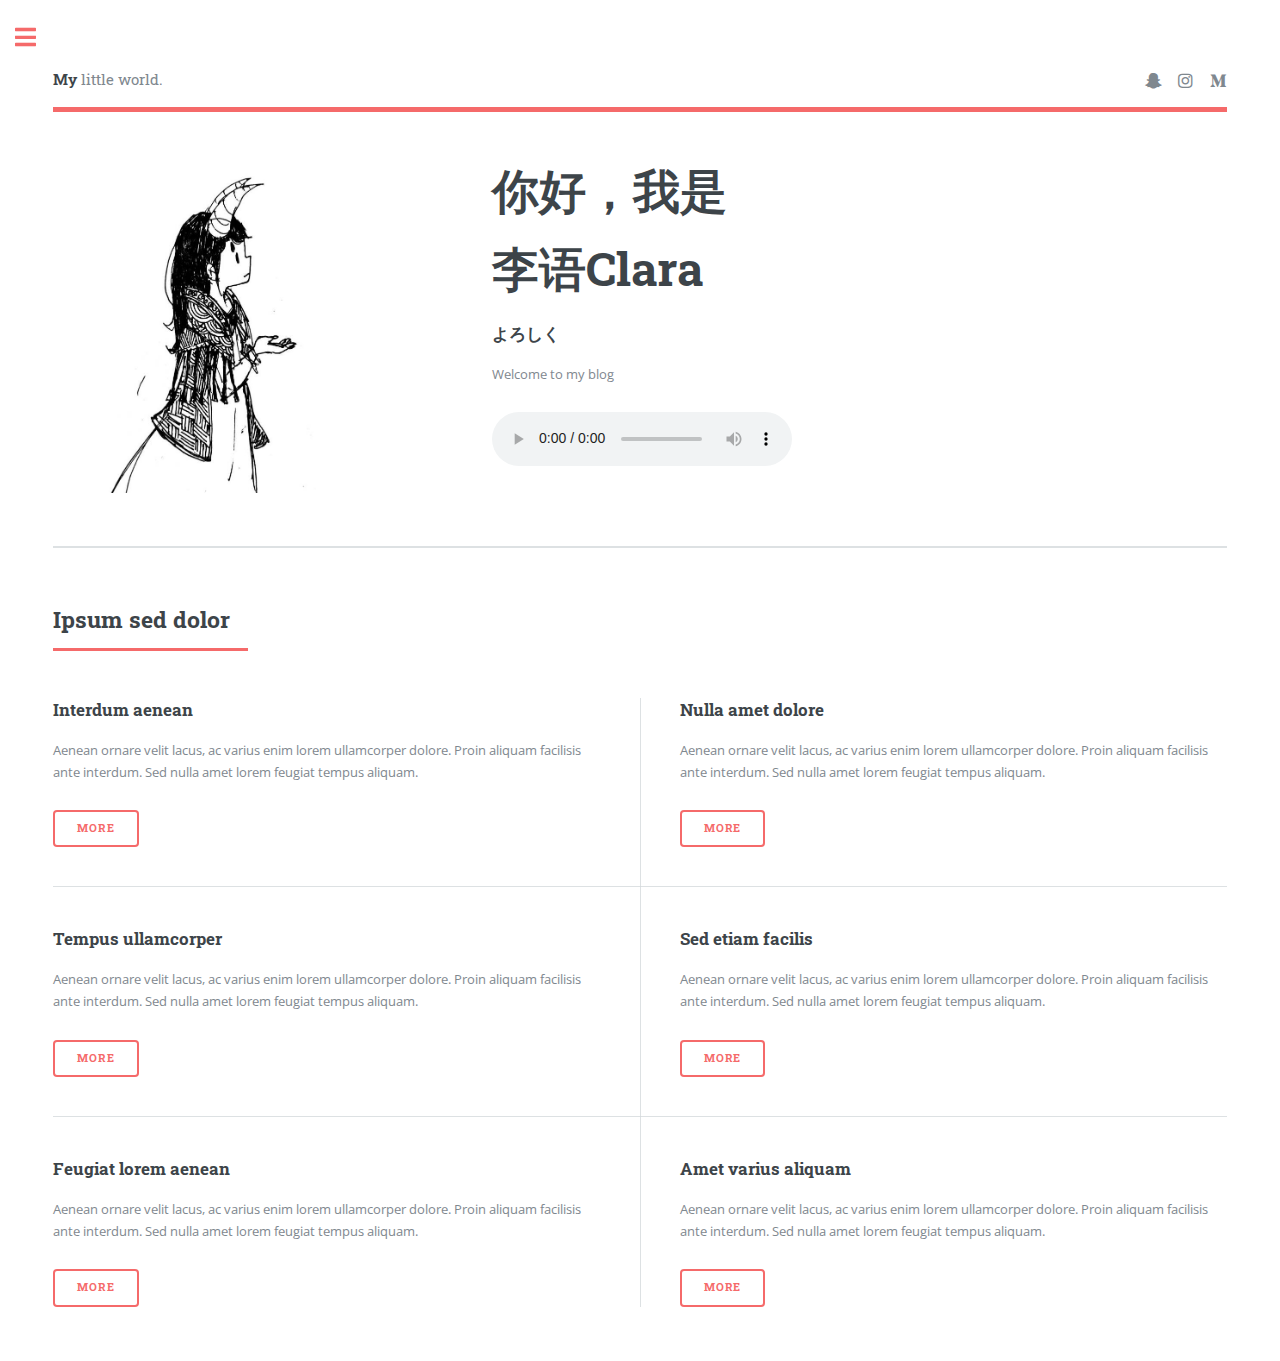
==== index.html @ 3863628d "Update index.html" ====
<!DOCTYPE HTML>
<!--
	Editorial by HTML5 UP
	html5up.net | @ajlkn
	Free for personal and commercial use under the CCA 3.0 license (html5up.net/license)
-->
<html>
	<head>
		<title>Leeerchan</title>
		<meta charset="utf-8" />
		<meta name="viewport" content="width=device-width, initial-scale=1, user-scalable=no" />
		<link rel="stylesheet" href="assets/css/main.css" />
		<link rel="shortcut icon" href="https://leeerchan.github.io/favicon.ico">
	</head>
	<body class="is-preload">

		<!-- Wrapper -->
			<div id="wrapper">

				<!-- Main -->
					<div id="main">
						<div class="inner">

							<!-- Header -->
								<header id="header">
									<a href="index.html" class="logo"><strong>My</strong> little world.</a>
									<ul class="icons">
										<li><a href="#" class="icon brands fa-snapchat-ghost"><span class="label">Snapchat</span></a></li>
										<li><a href="#" class="icon brands fa-instagram"><span class="label">Instagram</span></a></li>
										<li><a href="#" class="icon brands fa-medium-m"><span class="label">Medium</span></a></li>
									</ul>
								</header>

							<!-- Banner -->
								<section id="banner">
									<div class="row">
										<div class="col-6 col-12-small">										
											<span class="image fit"><img src="images/avatar.jpg" alt="" /></span>
										</div>
										<div class="col-6 col-12-small">
											<header>
												<h1>你好，我是</h1>
												<h1>李语Clara</h1>
												<h3>よろしく</h3>
											</header>
											<p>Welcome to my blog</p>
											<audio controls="controls">
  											<source src="assets/music1.mp3" type="audio/mpeg">
											Your browser does not support the audio element.
											</audio>
										</div>
									</div>
								</section>
							<!-- Section -->
								<section>
									<header class="major">
										<h2>Ipsum sed dolor</h2>
									</header>
									<div class="posts">
										<article>
											<h3>Interdum aenean</h3>
											<p>Aenean ornare velit lacus, ac varius enim lorem ullamcorper dolore. Proin aliquam facilisis ante interdum. Sed nulla amet lorem feugiat tempus aliquam.</p>
											<ul class="actions">
												<li><a href="#" class="button">More</a></li>
											</ul>
										</article>
										<article>
											<h3>Nulla amet dolore</h3>
											<p>Aenean ornare velit lacus, ac varius enim lorem ullamcorper dolore. Proin aliquam facilisis ante interdum. Sed nulla amet lorem feugiat tempus aliquam.</p>
											<ul class="actions">
												<li><a href="#" class="button">More</a></li>
											</ul>
										</article>
										<article>
											<h3>Tempus ullamcorper</h3>
											<p>Aenean ornare velit lacus, ac varius enim lorem ullamcorper dolore. Proin aliquam facilisis ante interdum. Sed nulla amet lorem feugiat tempus aliquam.</p>
											<ul class="actions">
												<li><a href="#" class="button">More</a></li>
											</ul>
										</article>
										<article>
											<h3>Sed etiam facilis</h3>
											<p>Aenean ornare velit lacus, ac varius enim lorem ullamcorper dolore. Proin aliquam facilisis ante interdum. Sed nulla amet lorem feugiat tempus aliquam.</p>
											<ul class="actions">
												<li><a href="#" class="button">More</a></li>
											</ul>
										</article>
										<article>
											<h3>Feugiat lorem aenean</h3>
											<p>Aenean ornare velit lacus, ac varius enim lorem ullamcorper dolore. Proin aliquam facilisis ante interdum. Sed nulla amet lorem feugiat tempus aliquam.</p>
											<ul class="actions">
												<li><a href="#" class="button">More</a></li>
											</ul>
										</article>
										<article>
											<h3>Amet varius aliquam</h3>
											<p>Aenean ornare velit lacus, ac varius enim lorem ullamcorper dolore. Proin aliquam facilisis ante interdum. Sed nulla amet lorem feugiat tempus aliquam.</p>
											<ul class="actions">
												<li><a href="#" class="button">More</a></li>
											</ul>
										</article>
									</div>
								</section>

						</div>
					</div>

				<!-- Sidebar -->
					<div id="sidebar">
						<div class="inner">

							<!-- Search -->
								<section id="search" class="alt">
									<form method="post" action="#">
										<input type="text" name="query" id="query" placeholder="Search" />
									</form>
								</section>

							<!-- Menu -->
								<nav id="menu">
									<header class="major">
										<h2>菜单</h2>
									</header>
									<ul>
										<li><a href="index.html">主页</a></li>
										<li><a href="test.html">Unity</a></li>
										<li><a href="#">美术</a></li>
										<li>
											<span class="opener">随记</span>
											<ul>
												<li><a href="note1.html">大一</a></li>
												<li><a href="#">大二</a></li>
												<li><a href="#">大三</a></li>
												<li><a href="#">大四</a></li>
											</ul>
										</li>
										<li><a href="#">影评/剧评</a></li>
										<li><a href="#">读书笔记</a></li>
										<li><a href="#">杂摘</a></li>
										<li><a href="elements.html">网页参考</a></li>
									</ul>
								</nav>

							<!-- Footer -->
								<footer id="footer">
									<p class="copyright">&copy; Untitled. All rights reserved. Demo Images: <a href="https://unsplash.com">Unsplash</a>. Design: <a href="https://html5up.net">HTML5 UP</a>.</p>
								</footer>

						</div>
					</div>

			</div>

		<!-- Scripts -->
			<script src="assets/js/jquery.min.js"></script>
			<script src="assets/js/browser.min.js"></script>
			<script src="assets/js/breakpoints.min.js"></script>
			<script src="assets/js/util.js"></script>
			<script src="assets/js/main.js"></script>

	</body>
</html>
---- assets/css/main.css ----
@import url(fontawesome-all.min.css);
@import url("https://fonts.googleapis.com/css?family=Open+Sans:400,600,400italic,600italic|Roboto+Slab:400,700");
/*
	Editorial by HTML5 UP
	html5up.net | @ajlkn
	Free for personal and commercial use under the CCA 3.0 license (html5up.net/license)
*/
html, body, div, span, applet, object,
iframe, h1, h2, h3, h4, h5, h6, p, blockquote,
pre, a, abbr, acronym, address, big, cite,
code, del, dfn, em, img, ins, kbd, q, s, samp,
small, strike, strong, sub, sup, tt, var, b,
u, i, center, dl, dt, dd, ol, ul, li, fieldset,
form, label, legend, table, caption, tbody,
tfoot, thead, tr, th, td, article, aside,
canvas, details, embed, figure, figcaption,
footer, header, hgroup, menu, nav, output, ruby,
section, summary, time, mark, audio, video {
  margin: 0;
  padding: 0;
  border: 0;
  font-size: 100%;
  font: inherit;
  vertical-align: baseline; }

article, aside, details, figcaption, figure,
footer, header, hgroup, menu, nav, section {
  display: block; }

body {
  line-height: 1; }

ol, ul {
  list-style: none; }

blockquote, q {
  quotes: none; }
  blockquote:before, blockquote:after, q:before, q:after {
    content: '';
    content: none; }

table {
  border-collapse: collapse;
  border-spacing: 0; }

body {
  -webkit-text-size-adjust: none; }

mark {
  background-color: transparent;
  color: inherit; }

input::-moz-focus-inner {
  border: 0;
  padding: 0; }

input, select, textarea {
  -moz-appearance: none;
  -webkit-appearance: none;
  -ms-appearance: none;
  appearance: none; }

/* Basic */
@-ms-viewport {
  width: device-width; }

body {
  -ms-overflow-style: scrollbar; }

@media screen and (max-width: 480px) {
  html, body {
    min-width: 320px; } }

html {
  box-sizing: border-box; }

*, *:before, *:after {
  box-sizing: inherit; }

body {
  background: #ffffff; }
  body.is-preload *, body.is-preload *:before, body.is-preload *:after, body.is-resizing *, body.is-resizing *:before, body.is-resizing *:after {
    -moz-animation: none !important;
    -webkit-animation: none !important;
    -ms-animation: none !important;
    animation: none !important;
    -moz-transition: none !important;
    -webkit-transition: none !important;
    -ms-transition: none !important;
    transition: none !important; }

/* Type */
body, input, select, textarea {
  color: #7f888f;
  font-family: "Open Sans", sans-serif;
  font-size: 13pt;
  font-weight: 400;
  line-height: 1.65; }
  @media screen and (max-width: 1680px) {
    body, input, select, textarea {
      font-size: 11pt; } }
  @media screen and (max-width: 1280px) {
    body, input, select, textarea {
      font-size: 10pt; } }
  @media screen and (max-width: 360px) {
    body, input, select, textarea {
      font-size: 9pt; } }

a {
  -moz-transition: color 0.2s ease-in-out, border-bottom-color 0.2s ease-in-out;
  -webkit-transition: color 0.2s ease-in-out, border-bottom-color 0.2s ease-in-out;
  -ms-transition: color 0.2s ease-in-out, border-bottom-color 0.2s ease-in-out;
  transition: color 0.2s ease-in-out, border-bottom-color 0.2s ease-in-out;
  border-bottom: dotted 1px;
  color: #f56a6a;
  text-decoration: none; }
  a:hover {
    border-bottom-color: #f56a6a;
    color: #f56a6a !important; }
    a:hover strong {
      color: inherit; }

strong, b {
  color: #3d4449;
  font-weight: 600; }

em, i {
  font-style: italic; }

p {
  margin: 0 0 2em 0; }

h1, h2, h3, h4, h5, h6 {
  color: #3d4449;
  font-family: "Roboto Slab", serif;
  font-weight: 700;
  line-height: 1.5;
  margin: 0 0 1em 0; }
  h1 a, h2 a, h3 a, h4 a, h5 a, h6 a {
    color: inherit;
    text-decoration: none;
    border-bottom: 0; }

h1 {
  font-size: 4em;
  margin: 0 0 0.5em 0;
  line-height: 1.3; }

h2 {
  font-size: 1.75em; }

h3 {
  font-size: 1.25em; }

h4 {
  font-size: 1.1em; }

h5 {
  font-size: 0.9em; }

h6 {
  font-size: 0.7em; }

@media screen and (max-width: 1680px) {
  h1 {
    font-size: 3.5em; } }

@media screen and (max-width: 980px) {
  h1 {
    font-size: 3.25em; } }

@media screen and (max-width: 736px) {
  h1 {
    font-size: 2em;
    line-height: 1.4; }
  h2 {
    font-size: 1.5em; } }

sub {
  font-size: 0.8em;
  position: relative;
  top: 0.5em; }

sup {
  font-size: 0.8em;
  position: relative;
  top: -0.5em; }

blockquote {
  border-left: solid 3px rgba(210, 215, 217, 0.75);
  font-style: italic;
  margin: 0 0 2em 0;
  padding: 0.5em 0 0.5em 2em; }

code {
  background: rgba(230, 235, 237, 0.25);
  border-radius: 0.375em;
  border: solid 1px rgba(210, 215, 217, 0.75);
  font-family: "Courier New", monospace;
  font-size: 0.9em;
  margin: 0 0.25em;
  padding: 0.25em 0.65em; }

pre {
  -webkit-overflow-scrolling: touch;
  font-family: "Courier New", monospace;
  font-size: 0.9em;
  margin: 0 0 2em 0; }
  pre code {
    display: block;
    line-height: 1.75;
    padding: 1em 1.5em;
    overflow-x: auto; }

hr {
  border: 0;
  border-bottom: solid 1px rgba(210, 215, 217, 0.75);
  margin: 2em 0; }
  hr.major {
    margin: 3em 0; }

.align-left {
  text-align: left; }

.align-center {
  text-align: center; }

.align-right {
  text-align: right; }

/* Row */
.row {
  display: flex;
  flex-wrap: wrap;
  box-sizing: border-box;
  align-items: stretch; }
  .row > * {
    box-sizing: border-box; }
  .row.gtr-uniform > * > :last-child {
    margin-bottom: 0; }
  .row.aln-left {
    justify-content: flex-start; }
  .row.aln-center {
    justify-content: center; }
  .row.aln-right {
    justify-content: flex-end; }
  .row.aln-top {
    align-items: flex-start; }
  .row.aln-middle {
    align-items: center; }
  .row.aln-bottom {
    align-items: flex-end; }
  .row > .imp {
    order: -1; }
  .row > .col-1 {
    width: 8.33333%; }
  .row > .off-1 {
    margin-left: 8.33333%; }
  .row > .col-2 {
    width: 16.66667%; }
  .row > .off-2 {
    margin-left: 16.66667%; }
  .row > .col-3 {
    width: 25%; }
  .row > .off-3 {
    margin-left: 25%; }
  .row > .col-4 {
    width: 33.33333%; }
  .row > .off-4 {
    margin-left: 33.33333%; }
  .row > .col-5 {
    width: 41.66667%; }
  .row > .off-5 {
    margin-left: 41.66667%; }
  .row > .col-6 {
    width: 50%; }
  .row > .off-6 {
    margin-left: 50%; }
  .row > .col-7 {
    width: 58.33333%; }
  .row > .off-7 {
    margin-left: 58.33333%; }
  .row > .col-8 {
    width: 66.66667%; }
  .row > .off-8 {
    margin-left: 66.66667%; }
  .row > .col-9 {
    width: 75%; }
  .row > .off-9 {
    margin-left: 75%; }
  .row > .col-10 {
    width: 83.33333%; }
  .row > .off-10 {
    margin-left: 83.33333%; }
  .row > .col-11 {
    width: 91.66667%; }
  .row > .off-11 {
    margin-left: 91.66667%; }
  .row > .col-12 {
    width: 100%; }
  .row > .off-12 {
    margin-left: 100%; }
  .row.gtr-0 {
    margin-top: 0;
    margin-left: 0em; }
    .row.gtr-0 > * {
      padding: 0 0 0 0em; }
    .row.gtr-0.gtr-uniform {
      margin-top: 0em; }
      .row.gtr-0.gtr-uniform > * {
        padding-top: 0em; }
  .row.gtr-25 {
    margin-top: 0;
    margin-left: -0.375em; }
    .row.gtr-25 > * {
      padding: 0 0 0 0.375em; }
    .row.gtr-25.gtr-uniform {
      margin-top: -0.375em; }
      .row.gtr-25.gtr-uniform > * {
        padding-top: 0.375em; }
  .row.gtr-50 {
    margin-top: 0;
    margin-left: -0.75em; }
    .row.gtr-50 > * {
      padding: 0 0 0 0.75em; }
    .row.gtr-50.gtr-uniform {
      margin-top: -0.75em; }
      .row.gtr-50.gtr-uniform > * {
        padding-top: 0.75em; }
  .row {
    margin-top: 0;
    margin-left: -1.5em; }
    .row > * {
      padding: 0 0 0 1.5em; }
    .row.gtr-uniform {
      margin-top: -1.5em; }
      .row.gtr-uniform > * {
        padding-top: 1.5em; }
  .row.gtr-150 {
    margin-top: 0;
    margin-left: -2.25em; }
    .row.gtr-150 > * {
      padding: 0 0 0 2.25em; }
    .row.gtr-150.gtr-uniform {
      margin-top: -2.25em; }
      .row.gtr-150.gtr-uniform > * {
        padding-top: 2.25em; }
  .row.gtr-200 {
    margin-top: 0;
    margin-left: -3em; }
    .row.gtr-200 > * {
      padding: 0 0 0 3em; }
    .row.gtr-200.gtr-uniform {
      margin-top: -3em; }
      .row.gtr-200.gtr-uniform > * {
        padding-top: 3em; }
  @media screen and (max-width: 1680px) {
    .row {
      display: flex;
      flex-wrap: wrap;
      box-sizing: border-box;
      align-items: stretch; }
      .row > * {
        box-sizing: border-box; }
      .row.gtr-uniform > * > :last-child {
        margin-bottom: 0; }
      .row.aln-left {
        justify-content: flex-start; }
      .row.aln-center {
        justify-content: center; }
      .row.aln-right {
        justify-content: flex-end; }
      .row.aln-top {
        align-items: flex-start; }
      .row.aln-middle {
        align-items: center; }
      .row.aln-bottom {
        align-items: flex-end; }
      .row > .imp-xlarge {
        order: -1; }
      .row > .col-1-xlarge {
        width: 8.33333%; }
      .row > .off-1-xlarge {
        margin-left: 8.33333%; }
      .row > .col-2-xlarge {
        width: 16.66667%; }
      .row > .off-2-xlarge {
        margin-left: 16.66667%; }
      .row > .col-3-xlarge {
        width: 25%; }
      .row > .off-3-xlarge {
        margin-left: 25%; }
      .row > .col-4-xlarge {
        width: 33.33333%; }
      .row > .off-4-xlarge {
        margin-left: 33.33333%; }
      .row > .col-5-xlarge {
        width: 41.66667%; }
      .row > .off-5-xlarge {
        margin-left: 41.66667%; }
      .row > .col-6-xlarge {
        width: 50%; }
      .row > .off-6-xlarge {
        margin-left: 50%; }
      .row > .col-7-xlarge {
        width: 58.33333%; }
      .row > .off-7-xlarge {
        margin-left: 58.33333%; }
      .row > .col-8-xlarge {
        width: 66.66667%; }
      .row > .off-8-xlarge {
        margin-left: 66.66667%; }
      .row > .col-9-xlarge {
        width: 75%; }
      .row > .off-9-xlarge {
        margin-left: 75%; }
      .row > .col-10-xlarge {
        width: 83.33333%; }
      .row > .off-10-xlarge {
        margin-left: 83.33333%; }
      .row > .col-11-xlarge {
        width: 91.66667%; }
      .row > .off-11-xlarge {
        margin-left: 91.66667%; }
      .row > .col-12-xlarge {
        width: 100%; }
      .row > .off-12-xlarge {
        margin-left: 100%; }
      .row.gtr-0 {
        margin-top: 0;
        margin-left: 0em; }
        .row.gtr-0 > * {
          padding: 0 0 0 0em; }
        .row.gtr-0.gtr-uniform {
          margin-top: 0em; }
          .row.gtr-0.gtr-uniform > * {
            padding-top: 0em; }
      .row.gtr-25 {
        margin-top: 0;
        margin-left: -0.375em; }
        .row.gtr-25 > * {
          padding: 0 0 0 0.375em; }
        .row.gtr-25.gtr-uniform {
          margin-top: -0.375em; }
          .row.gtr-25.gtr-uniform > * {
            padding-top: 0.375em; }
      .row.gtr-50 {
        margin-top: 0;
        margin-left: -0.75em; }
        .row.gtr-50 > * {
          padding: 0 0 0 0.75em; }
        .row.gtr-50.gtr-uniform {
          margin-top: -0.75em; }
          .row.gtr-50.gtr-uniform > * {
            padding-top: 0.75em; }
      .row {
        margin-top: 0;
        margin-left: -1.5em; }
        .row > * {
          padding: 0 0 0 1.5em; }
        .row.gtr-uniform {
          margin-top: -1.5em; }
          .row.gtr-uniform > * {
            padding-top: 1.5em; }
      .row.gtr-150 {
        margin-top: 0;
        margin-left: -2.25em; }
        .row.gtr-150 > * {
          padding: 0 0 0 2.25em; }
        .row.gtr-150.gtr-uniform {
          margin-top: -2.25em; }
          .row.gtr-150.gtr-uniform > * {
            padding-top: 2.25em; }
      .row.gtr-200 {
        margin-top: 0;
        margin-left: -3em; }
        .row.gtr-200 > * {
          padding: 0 0 0 3em; }
        .row.gtr-200.gtr-uniform {
          margin-top: -3em; }
          .row.gtr-200.gtr-uniform > * {
            padding-top: 3em; } }
  @media screen and (max-width: 1280px) {
    .row {
      display: flex;
      flex-wrap: wrap;
      box-sizing: border-box;
      align-items: stretch; }
      .row > * {
        box-sizing: border-box; }
      .row.gtr-uniform > * > :last-child {
        margin-bottom: 0; }
      .row.aln-left {
        justify-content: flex-start; }
      .row.aln-center {
        justify-content: center; }
      .row.aln-right {
        justify-content: flex-end; }
      .row.aln-top {
        align-items: flex-start; }
      .row.aln-middle {
        align-items: center; }
      .row.aln-bottom {
        align-items: flex-end; }
      .row > .imp-large {
        order: -1; }
      .row > .col-1-large {
        width: 8.33333%; }
      .row > .off-1-large {
        margin-left: 8.33333%; }
      .row > .col-2-large {
        width: 16.66667%; }
      .row > .off-2-large {
        margin-left: 16.66667%; }
      .row > .col-3-large {
        width: 25%; }
      .row > .off-3-large {
        margin-left: 25%; }
      .row > .col-4-large {
        width: 33.33333%; }
      .row > .off-4-large {
        margin-left: 33.33333%; }
      .row > .col-5-large {
        width: 41.66667%; }
      .row > .off-5-large {
        margin-left: 41.66667%; }
      .row > .col-6-large {
        width: 50%; }
      .row > .off-6-large {
        margin-left: 50%; }
      .row > .col-7-large {
        width: 58.33333%; }
      .row > .off-7-large {
        margin-left: 58.33333%; }
      .row > .col-8-large {
        width: 66.66667%; }
      .row > .off-8-large {
        margin-left: 66.66667%; }
      .row > .col-9-large {
        width: 75%; }
      .row > .off-9-large {
        margin-left: 75%; }
      .row > .col-10-large {
        width: 83.33333%; }
      .row > .off-10-large {
        margin-left: 83.33333%; }
      .row > .col-11-large {
        width: 91.66667%; }
      .row > .off-11-large {
        margin-left: 91.66667%; }
      .row > .col-12-large {
        width: 100%; }
      .row > .off-12-large {
        margin-left: 100%; }
      .row.gtr-0 {
        margin-top: 0;
        margin-left: 0em; }
        .row.gtr-0 > * {
          padding: 0 0 0 0em; }
        .row.gtr-0.gtr-uniform {
          margin-top: 0em; }
          .row.gtr-0.gtr-uniform > * {
            padding-top: 0em; }
      .row.gtr-25 {
        margin-top: 0;
        margin-left: -0.375em; }
        .row.gtr-25 > * {
          padding: 0 0 0 0.375em; }
        .row.gtr-25.gtr-uniform {
          margin-top: -0.375em; }
          .row.gtr-25.gtr-uniform > * {
            padding-top: 0.375em; }
      .row.gtr-50 {
        margin-top: 0;
        margin-left: -0.75em; }
        .row.gtr-50 > * {
          padding: 0 0 0 0.75em; }
        .row.gtr-50.gtr-uniform {
          margin-top: -0.75em; }
          .row.gtr-50.gtr-uniform > * {
            padding-top: 0.75em; }
      .row {
        margin-top: 0;
        margin-left: -1.5em; }
        .row > * {
          padding: 0 0 0 1.5em; }
        .row.gtr-uniform {
          margin-top: -1.5em; }
          .row.gtr-uniform > * {
            padding-top: 1.5em; }
      .row.gtr-150 {
        margin-top: 0;
        margin-left: -2.25em; }
        .row.gtr-150 > * {
          padding: 0 0 0 2.25em; }
        .row.gtr-150.gtr-uniform {
          margin-top: -2.25em; }
          .row.gtr-150.gtr-uniform > * {
            padding-top: 2.25em; }
      .row.gtr-200 {
        margin-top: 0;
        margin-left: -3em; }
        .row.gtr-200 > * {
          padding: 0 0 0 3em; }
        .row.gtr-200.gtr-uniform {
          margin-top: -3em; }
          .row.gtr-200.gtr-uniform > * {
            padding-top: 3em; } }
  @media screen and (max-width: 980px) {
    .row {
      display: flex;
      flex-wrap: wrap;
      box-sizing: border-box;
      align-items: stretch; }
      .row > * {
        box-sizing: border-box; }
      .row.gtr-uniform > * > :last-child {
        margin-bottom: 0; }
      .row.aln-left {
        justify-content: flex-start; }
      .row.aln-center {
        justify-content: center; }
      .row.aln-right {
        justify-content: flex-end; }
      .row.aln-top {
        align-items: flex-start; }
      .row.aln-middle {
        align-items: center; }
      .row.aln-bottom {
        align-items: flex-end; }
      .row > .imp-medium {
        order: -1; }
      .row > .col-1-medium {
        width: 8.33333%; }
      .row > .off-1-medium {
        margin-left: 8.33333%; }
      .row > .col-2-medium {
        width: 16.66667%; }
      .row > .off-2-medium {
        margin-left: 16.66667%; }
      .row > .col-3-medium {
        width: 25%; }
      .row > .off-3-medium {
        margin-left: 25%; }
      .row > .col-4-medium {
        width: 33.33333%; }
      .row > .off-4-medium {
        margin-left: 33.33333%; }
      .row > .col-5-medium {
        width: 41.66667%; }
      .row > .off-5-medium {
        margin-left: 41.66667%; }
      .row > .col-6-medium {
        width: 50%; }
      .row > .off-6-medium {
        margin-left: 50%; }
      .row > .col-7-medium {
        width: 58.33333%; }
      .row > .off-7-medium {
        margin-left: 58.33333%; }
      .row > .col-8-medium {
        width: 66.66667%; }
      .row > .off-8-medium {
        margin-left: 66.66667%; }
      .row > .col-9-medium {
        width: 75%; }
      .row > .off-9-medium {
        margin-left: 75%; }
      .row > .col-10-medium {
        width: 83.33333%; }
      .row > .off-10-medium {
        margin-left: 83.33333%; }
      .row > .col-11-medium {
        width: 91.66667%; }
      .row > .off-11-medium {
        margin-left: 91.66667%; }
      .row > .col-12-medium {
        width: 100%; }
      .row > .off-12-medium {
        margin-left: 100%; }
      .row.gtr-0 {
        margin-top: 0;
        margin-left: 0em; }
        .row.gtr-0 > * {
          padding: 0 0 0 0em; }
        .row.gtr-0.gtr-uniform {
          margin-top: 0em; }
          .row.gtr-0.gtr-uniform > * {
            padding-top: 0em; }
      .row.gtr-25 {
        margin-top: 0;
        margin-left: -0.375em; }
        .row.gtr-25 > * {
          padding: 0 0 0 0.375em; }
        .row.gtr-25.gtr-uniform {
          margin-top: -0.375em; }
          .row.gtr-25.gtr-uniform > * {
            padding-top: 0.375em; }
      .row.gtr-50 {
        margin-top: 0;
        margin-left: -0.75em; }
        .row.gtr-50 > * {
          padding: 0 0 0 0.75em; }
        .row.gtr-50.gtr-uniform {
          margin-top: -0.75em; }
          .row.gtr-50.gtr-uniform > * {
            padding-top: 0.75em; }
      .row {
        margin-top: 0;
        margin-left: -1.5em; }
        .row > * {
          padding: 0 0 0 1.5em; }
        .row.gtr-uniform {
          margin-top: -1.5em; }
          .row.gtr-uniform > * {
            padding-top: 1.5em; }
      .row.gtr-150 {
        margin-top: 0;
        margin-left: -2.25em; }
        .row.gtr-150 > * {
          padding: 0 0 0 2.25em; }
        .row.gtr-150.gtr-uniform {
          margin-top: -2.25em; }
          .row.gtr-150.gtr-uniform > * {
            padding-top: 2.25em; }
      .row.gtr-200 {
        margin-top: 0;
        margin-left: -3em; }
        .row.gtr-200 > * {
          padding: 0 0 0 3em; }
        .row.gtr-200.gtr-uniform {
          margin-top: -3em; }
          .row.gtr-200.gtr-uniform > * {
            padding-top: 3em; } }
  @media screen and (max-width: 736px) {
    .row {
      display: flex;
      flex-wrap: wrap;
      box-sizing: border-box;
      align-items: stretch; }
      .row > * {
        box-sizing: border-box; }
      .row.gtr-uniform > * > :last-child {
        margin-bottom: 0; }
      .row.aln-left {
        justify-content: flex-start; }
      .row.aln-center {
        justify-content: center; }
      .row.aln-right {
        justify-content: flex-end; }
      .row.aln-top {
        align-items: flex-start; }
      .row.aln-middle {
        align-items: center; }
      .row.aln-bottom {
        align-items: flex-end; }
      .row > .imp-small {
        order: -1; }
      .row > .col-1-small {
        width: 8.33333%; }
      .row > .off-1-small {
        margin-left: 8.33333%; }
      .row > .col-2-small {
        width: 16.66667%; }
      .row > .off-2-small {
        margin-left: 16.66667%; }
      .row > .col-3-small {
        width: 25%; }
      .row > .off-3-small {
        margin-left: 25%; }
      .row > .col-4-small {
        width: 33.33333%; }
      .row > .off-4-small {
        margin-left: 33.33333%; }
      .row > .col-5-small {
        width: 41.66667%; }
      .row > .off-5-small {
        margin-left: 41.66667%; }
      .row > .col-6-small {
        width: 50%; }
      .row > .off-6-small {
        margin-left: 50%; }
      .row > .col-7-small {
        width: 58.33333%; }
      .row > .off-7-small {
        margin-left: 58.33333%; }
      .row > .col-8-small {
        width: 66.66667%; }
      .row > .off-8-small {
        margin-left: 66.66667%; }
      .row > .col-9-small {
        width: 75%; }
      .row > .off-9-small {
        margin-left: 75%; }
      .row > .col-10-small {
        width: 83.33333%; }
      .row > .off-10-small {
        margin-left: 83.33333%; }
      .row > .col-11-small {
        width: 91.66667%; }
      .row > .off-11-small {
        margin-left: 91.66667%; }
      .row > .col-12-small {
        width: 100%; }
      .row > .off-12-small {
        margin-left: 100%; }
      .row.gtr-0 {
        margin-top: 0;
        margin-left: 0em; }
        .row.gtr-0 > * {
          padding: 0 0 0 0em; }
        .row.gtr-0.gtr-uniform {
          margin-top: 0em; }
          .row.gtr-0.gtr-uniform > * {
            padding-top: 0em; }
      .row.gtr-25 {
        margin-top: 0;
        margin-left: -0.375em; }
        .row.gtr-25 > * {
          padding: 0 0 0 0.375em; }
        .row.gtr-25.gtr-uniform {
          margin-top: -0.375em; }
          .row.gtr-25.gtr-uniform > * {
            padding-top: 0.375em; }
      .row.gtr-50 {
        margin-top: 0;
        margin-left: -0.75em; }
        .row.gtr-50 > * {
          padding: 0 0 0 0.75em; }
        .row.gtr-50.gtr-uniform {
          margin-top: -0.75em; }
          .row.gtr-50.gtr-uniform > * {
            padding-top: 0.75em; }
      .row {
        margin-top: 0;
        margin-left: -1.5em; }
        .row > * {
          padding: 0 0 0 1.5em; }
        .row.gtr-uniform {
          margin-top: -1.5em; }
          .row.gtr-uniform > * {
            padding-top: 1.5em; }
      .row.gtr-150 {
        margin-top: 0;
        margin-left: -2.25em; }
        .row.gtr-150 > * {
          padding: 0 0 0 2.25em; }
        .row.gtr-150.gtr-uniform {
          margin-top: -2.25em; }
          .row.gtr-150.gtr-uniform > * {
            padding-top: 2.25em; }
      .row.gtr-200 {
        margin-top: 0;
        margin-left: -3em; }
        .row.gtr-200 > * {
          padding: 0 0 0 3em; }
        .row.gtr-200.gtr-uniform {
          margin-top: -3em; }
          .row.gtr-200.gtr-uniform > * {
            padding-top: 3em; } }
  @media screen and (max-width: 480px) {
    .row {
      display: flex;
      flex-wrap: wrap;
      box-sizing: border-box;
      align-items: stretch; }
      .row > * {
        box-sizing: border-box; }
      .row.gtr-uniform > * > :last-child {
        margin-bottom: 0; }
      .row.aln-left {
        justify-content: flex-start; }
      .row.aln-center {
        justify-content: center; }
      .row.aln-right {
        justify-content: flex-end; }
      .row.aln-top {
        align-items: flex-start; }
      .row.aln-middle {
        align-items: center; }
      .row.aln-bottom {
        align-items: flex-end; }
      .row > .imp-xsmall {
        order: -1; }
      .row > .col-1-xsmall {
        width: 8.33333%; }
      .row > .off-1-xsmall {
        margin-left: 8.33333%; }
      .row > .col-2-xsmall {
        width: 16.66667%; }
      .row > .off-2-xsmall {
        margin-left: 16.66667%; }
      .row > .col-3-xsmall {
        width: 25%; }
      .row > .off-3-xsmall {
        margin-left: 25%; }
      .row > .col-4-xsmall {
        width: 33.33333%; }
      .row > .off-4-xsmall {
        margin-left: 33.33333%; }
      .row > .col-5-xsmall {
        width: 41.66667%; }
      .row > .off-5-xsmall {
        margin-left: 41.66667%; }
      .row > .col-6-xsmall {
        width: 50%; }
      .row > .off-6-xsmall {
        margin-left: 50%; }
      .row > .col-7-xsmall {
        width: 58.33333%; }
      .row > .off-7-xsmall {
        margin-left: 58.33333%; }
      .row > .col-8-xsmall {
        width: 66.66667%; }
      .row > .off-8-xsmall {
        margin-left: 66.66667%; }
      .row > .col-9-xsmall {
        width: 75%; }
      .row > .off-9-xsmall {
        margin-left: 75%; }
      .row > .col-10-xsmall {
        width: 83.33333%; }
      .row > .off-10-xsmall {
        margin-left: 83.33333%; }
      .row > .col-11-xsmall {
        width: 91.66667%; }
      .row > .off-11-xsmall {
        margin-left: 91.66667%; }
      .row > .col-12-xsmall {
        width: 100%; }
      .row > .off-12-xsmall {
        margin-left: 100%; }
      .row.gtr-0 {
        margin-top: 0;
        margin-left: 0em; }
        .row.gtr-0 > * {
          padding: 0 0 0 0em; }
        .row.gtr-0.gtr-uniform {
          margin-top: 0em; }
          .row.gtr-0.gtr-uniform > * {
            padding-top: 0em; }
      .row.gtr-25 {
        margin-top: 0;
        margin-left: -0.375em; }
        .row.gtr-25 > * {
          padding: 0 0 0 0.375em; }
        .row.gtr-25.gtr-uniform {
          margin-top: -0.375em; }
          .row.gtr-25.gtr-uniform > * {
            padding-top: 0.375em; }
      .row.gtr-50 {
        margin-top: 0;
        margin-left: -0.75em; }
        .row.gtr-50 > * {
          padding: 0 0 0 0.75em; }
        .row.gtr-50.gtr-uniform {
          margin-top: -0.75em; }
          .row.gtr-50.gtr-uniform > * {
            padding-top: 0.75em; }
      .row {
        margin-top: 0;
        margin-left: -1.5em; }
        .row > * {
          padding: 0 0 0 1.5em; }
        .row.gtr-uniform {
          margin-top: -1.5em; }
          .row.gtr-uniform > * {
            padding-top: 1.5em; }
      .row.gtr-150 {
        margin-top: 0;
        margin-left: -2.25em; }
        .row.gtr-150 > * {
          padding: 0 0 0 2.25em; }
        .row.gtr-150.gtr-uniform {
          margin-top: -2.25em; }
          .row.gtr-150.gtr-uniform > * {
            padding-top: 2.25em; }
      .row.gtr-200 {
        margin-top: 0;
        margin-left: -3em; }
        .row.gtr-200 > * {
          padding: 0 0 0 3em; }
        .row.gtr-200.gtr-uniform {
          margin-top: -3em; }
          .row.gtr-200.gtr-uniform > * {
            padding-top: 3em; } }

/* Section/Article */
section.special, article.special {
  text-align: center; }

header p {
  font-family: "Roboto Slab", serif;
  font-size: 1em;
  font-weight: 400;
  letter-spacing: 0.075em;
  margin-top: -0.5em;
  text-transform: uppercase; }

header.major > :last-child {
  border-bottom: solid 3px #f56a6a;
  display: inline-block;
  margin: 0 0 2em 0;
  padding: 0 0.75em 0.5em 0; }

header.main > :last-child {
  margin: 0 0 1em 0; }

/* Form */
form {
  margin: 0 0 2em 0; }

label {
  color: #3d4449;
  display: block;
  font-size: 0.9em;
  font-weight: 600;
  margin: 0 0 1em 0; }

input[type="text"],
input[type="password"],
input[type="email"],
input[type="tel"],
input[type="search"],
input[type="url"],
select,
textarea {
  -moz-appearance: none;
  -webkit-appearance: none;
  -ms-appearance: none;
  appearance: none;
  background: #ffffff;
  border-radius: 0.375em;
  border: none;
  border: solid 1px rgba(210, 215, 217, 0.75);
  color: inherit;
  display: block;
  outline: 0;
  padding: 0 1em;
  text-decoration: none;
  width: 100%; }
  input[type="text"]:invalid,
  input[type="password"]:invalid,
  input[type="email"]:invalid,
  input[type="tel"]:invalid,
  input[type="search"]:invalid,
  input[type="url"]:invalid,
  select:invalid,
  textarea:invalid {
    box-shadow: none; }
  input[type="text"]:focus,
  input[type="password"]:focus,
  input[type="email"]:focus,
  input[type="tel"]:focus,
  input[type="search"]:focus,
  input[type="url"]:focus,
  select:focus,
  textarea:focus {
    border-color: #f56a6a;
    box-shadow: 0 0 0 1px #f56a6a; }

select {
  background-image: url("data:image/svg+xml;charset=utf8,%3Csvg xmlns='http://www.w3.org/2000/svg' width='40' height='40' preserveAspectRatio='none' viewBox='0 0 40 40'%3E%3Cpath d='M9.4,12.3l10.4,10.4l10.4-10.4c0.2-0.2,0.5-0.4,0.9-0.4c0.3,0,0.6,0.1,0.9,0.4l3.3,3.3c0.2,0.2,0.4,0.5,0.4,0.9 c0,0.4-0.1,0.6-0.4,0.9L20.7,31.9c-0.2,0.2-0.5,0.4-0.9,0.4c-0.3,0-0.6-0.1-0.9-0.4L4.3,17.3c-0.2-0.2-0.4-0.5-0.4-0.9 c0-0.4,0.1-0.6,0.4-0.9l3.3-3.3c0.2-0.2,0.5-0.4,0.9-0.4S9.1,12.1,9.4,12.3z' fill='rgba(210, 215, 217, 0.75)' /%3E%3C/svg%3E");
  background-size: 1.25em;
  background-repeat: no-repeat;
  background-position: calc(100% - 1em) center;
  height: 2.75em;
  padding-right: 2.75em;
  text-overflow: ellipsis; }
  select option {
    color: #3d4449;
    background: #ffffff; }
  select:focus::-ms-value {
    background-color: transparent; }
  select::-ms-expand {
    display: none; }

input[type="text"],
input[type="password"],
input[type="email"],
input[type="tel"],
input[type="search"],
input[type="url"],
select {
  height: 2.75em; }

textarea {
  padding: 0.75em 1em; }

input[type="checkbox"],
input[type="radio"] {
  -moz-appearance: none;
  -webkit-appearance: none;
  -ms-appearance: none;
  appearance: none;
  display: block;
  float: left;
  margin-right: -2em;
  opacity: 0;
  width: 1em;
  z-index: -1; }
  input[type="checkbox"] + label,
  input[type="radio"] + label {
    text-decoration: none;
    color: #7f888f;
    cursor: pointer;
    display: inline-block;
    font-size: 1em;
    font-weight: 400;
    padding-left: 2.4em;
    padding-right: 0.75em;
    position: relative; }
    input[type="checkbox"] + label:before,
    input[type="radio"] + label:before {
      -moz-osx-font-smoothing: grayscale;
      -webkit-font-smoothing: antialiased;
      display: inline-block;
      font-style: normal;
      font-variant: normal;
      text-rendering: auto;
      line-height: 1;
      text-transform: none !important;
      font-family: 'Font Awesome 5 Free';
      font-weight: 900; }
    input[type="checkbox"] + label:before,
    input[type="radio"] + label:before {
      background: #ffffff;
      border-radius: 0.375em;
      border: solid 1px rgba(210, 215, 217, 0.75);
      content: '';
      display: inline-block;
      font-size: 0.8em;
      height: 2.0625em;
      left: 0;
      line-height: 2.0625em;
      position: absolute;
      text-align: center;
      top: 0;
      width: 2.0625em; }
  input[type="checkbox"]:checked + label:before,
  input[type="radio"]:checked + label:before {
    background: #3d4449;
    border-color: #3d4449;
    color: #ffffff;
    content: '\f00c'; }
  input[type="checkbox"]:focus + label:before,
  input[type="radio"]:focus + label:before {
    border-color: #f56a6a;
    box-shadow: 0 0 0 1px #f56a6a; }

input[type="checkbox"] + label:before {
  border-radius: 0.375em; }

input[type="radio"] + label:before {
  border-radius: 100%; }

::-webkit-input-placeholder {
  color: #9fa3a6 !important;
  opacity: 1.0; }

:-moz-placeholder {
  color: #9fa3a6 !important;
  opacity: 1.0; }

::-moz-placeholder {
  color: #9fa3a6 !important;
  opacity: 1.0; }

:-ms-input-placeholder {
  color: #9fa3a6 !important;
  opacity: 1.0; }

/* Box */
.box {
  border-radius: 0.375em;
  border: solid 1px rgba(210, 215, 217, 0.75);
  margin-bottom: 2em;
  padding: 1.5em; }
  .box > :last-child,
  .box > :last-child > :last-child,
  .box > :last-child > :last-child > :last-child {
    margin-bottom: 0; }
  .box.alt {
    border: 0;
    border-radius: 0;
    padding: 0; }

/* Icon */
.icon {
  text-decoration: none;
  border-bottom: none;
  position: relative; }
  .icon:before {
    -moz-osx-font-smoothing: grayscale;
    -webkit-font-smoothing: antialiased;
    display: inline-block;
    font-style: normal;
    font-variant: normal;
    text-rendering: auto;
    line-height: 1;
    text-transform: none !important;
    font-family: 'Font Awesome 5 Free';
    font-weight: 400; }
  .icon > .label {
    display: none; }
  .icon:before {
    line-height: inherit; }
  .icon.solid:before {
    font-weight: 900; }
  .icon.brands:before {
    font-family: 'Font Awesome 5 Brands'; }

/* Image */
.image {
  border-radius: 0.375em;
  border: 0;
  display: inline-block;
  position: relative; }
  .image img {
    border-radius: 0.375em;
    display: block; }
  .image.left, .image.right {
    max-width: 40%; }
    .image.left img, .image.right img {
      width: 100%; }
  .image.left {
    float: left;
    padding: 0 1.5em 1em 0;
    top: 0.25em; }
  .image.right {
    float: right;
    padding: 0 0 1em 1.5em;
    top: 0.25em; }
  .image.fit {
    display: block;
    margin: 0 0 2em 0;
    width: 100%; }
    .image.fit img {
      width: 100%; }
  .image.main {
    display: block;
    margin: 0 0 3em 0;
    width: 100%; }
    .image.main img {
      width: 100%; }

a.image {
  overflow: hidden; }
  a.image img {
    -moz-transition: -moz-transform 0.2s ease;
    -webkit-transition: -webkit-transform 0.2s ease;
    -ms-transition: -ms-transform 0.2s ease;
    transition: transform 0.2s ease; }
  a.image:hover img {
    -moz-transform: scale(1.075);
    -webkit-transform: scale(1.075);
    -ms-transform: scale(1.075);
    transform: scale(1.075); }

/* List */
ol {
  list-style: decimal;
  margin: 0 0 2em 0;
  padding-left: 1.25em; }
  ol li {
    padding-left: 0.25em; }

ul {
  list-style: disc;
  margin: 0 0 2em 0;
  padding-left: 1em; }
  ul li {
    padding-left: 0.5em; }
  ul.alt {
    list-style: none;
    padding-left: 0; }
    ul.alt li {
      border-top: solid 1px rgba(210, 215, 217, 0.75);
      padding: 0.5em 0; }
      ul.alt li:first-child {
        border-top: 0;
        padding-top: 0; }

dl {
  margin: 0 0 2em 0; }
  dl dt {
    display: block;
    font-weight: 600;
    margin: 0 0 1em 0; }
  dl dd {
    margin-left: 2em; }

/* Actions */
ul.actions {
  display: -moz-flex;
  display: -webkit-flex;
  display: -ms-flex;
  display: flex;
  cursor: default;
  list-style: none;
  margin-left: -1em;
  padding-left: 0; }
  ul.actions li {
    padding: 0 0 0 1em;
    vertical-align: middle; }
  ul.actions.special {
    -moz-justify-content: center;
    -webkit-justify-content: center;
    -ms-justify-content: center;
    justify-content: center;
    width: 100%;
    margin-left: 0; }
    ul.actions.special li:first-child {
      padding-left: 0; }
  ul.actions.stacked {
    -moz-flex-direction: column;
    -webkit-flex-direction: column;
    -ms-flex-direction: column;
    flex-direction: column;
    margin-left: 0; }
    ul.actions.stacked li {
      padding: 1.3em 0 0 0; }
      ul.actions.stacked li:first-child {
        padding-top: 0; }
  ul.actions.fit {
    width: calc(100% + 1em); }
    ul.actions.fit li {
      -moz-flex-grow: 1;
      -webkit-flex-grow: 1;
      -ms-flex-grow: 1;
      flex-grow: 1;
      -moz-flex-shrink: 1;
      -webkit-flex-shrink: 1;
      -ms-flex-shrink: 1;
      flex-shrink: 1;
      width: 100%; }
      ul.actions.fit li > * {
        width: 100%; }
    ul.actions.fit.stacked {
      width: 100%; }

/* Icons */
ul.icons {
  cursor: default;
  list-style: none;
  padding-left: 0; }
  ul.icons li {
    display: inline-block;
    padding: 0 1em 0 0; }
    ul.icons li:last-child {
      padding-right: 0; }
    ul.icons li .icon {
      color: inherit; }
      ul.icons li .icon:before {
        font-size: 1.25em; }

/* Contact */
ul.contact {
  list-style: none;
  padding: 0; }
  ul.contact li {
    text-decoration: none;
    border-top: solid 1px rgba(210, 215, 217, 0.75);
    margin: 1.5em 0 0 0;
    padding: 1.5em 0 0 3em;
    position: relative; }
    ul.contact li:before {
      -moz-osx-font-smoothing: grayscale;
      -webkit-font-smoothing: antialiased;
      display: inline-block;
      font-style: normal;
      font-variant: normal;
      text-rendering: auto;
      line-height: 1;
      text-transform: none !important;
      font-family: 'Font Awesome 5 Free';
      font-weight: 400; }
    ul.contact li:before {
      color: #f56a6a;
      display: inline-block;
      font-size: 1.5em;
      height: 1.125em;
      left: 0;
      line-height: 1.125em;
      position: absolute;
      text-align: center;
      top: 1em;
      width: 1.5em; }
    ul.contact li:first-child {
      border-top: 0;
      margin-top: 0;
      padding-top: 0; }
      ul.contact li:first-child:before {
        top: 0; }
    ul.contact li a {
      color: inherit; }

/* Pagination */
ul.pagination {
  cursor: default;
  list-style: none;
  padding-left: 0; }
  ul.pagination li {
    display: inline-block;
    padding-left: 0;
    vertical-align: middle; }
    ul.pagination li > .page {
      -moz-transition: background-color 0.2s ease-in-out, color 0.2s ease-in-out;
      -webkit-transition: background-color 0.2s ease-in-out, color 0.2s ease-in-out;
      -ms-transition: background-color 0.2s ease-in-out, color 0.2s ease-in-out;
      transition: background-color 0.2s ease-in-out, color 0.2s ease-in-out;
      border-bottom: 0;
      border-radius: 0.375em;
      display: inline-block;
      font-size: 0.8em;
      font-weight: 600;
      height: 2em;
      line-height: 2em;
      margin: 0 0.125em;
      min-width: 2em;
      padding: 0 0.5em;
      text-align: center; }
      ul.pagination li > .page.active {
        background-color: #f56a6a;
        color: #ffffff !important; }
        ul.pagination li > .page.active:hover {
          background-color: #f67878; }
        ul.pagination li > .page.active:active {
          background-color: #f45c5c; }
    ul.pagination li:first-child {
      padding-right: 0.75em; }
    ul.pagination li:last-child {
      padding-left: 0.75em; }
  @media screen and (max-width: 480px) {
    ul.pagination li:nth-child(n+2):nth-last-child(n+2) {
      display: none; }
    ul.pagination li:first-child {
      padding-right: 0; } }

/* Table */
.table-wrapper {
  -webkit-overflow-scrolling: touch;
  overflow-x: auto; }

table {
  margin: 0 0 2em 0;
  width: 100%; }
  table tbody tr {
    border: solid 1px rgba(210, 215, 217, 0.75);
    border-left: 0;
    border-right: 0; }
    table tbody tr:nth-child(2n + 1) {
      background-color: rgba(230, 235, 237, 0.25); }
  table td {
    padding: 0.75em 0.75em; }
  table th {
    color: #3d4449;
    font-size: 0.9em;
    font-weight: 600;
    padding: 0 0.75em 0.75em 0.75em;
    text-align: left; }
  table thead {
    border-bottom: solid 2px rgba(210, 215, 217, 0.75); }
  table tfoot {
    border-top: solid 2px rgba(210, 215, 217, 0.75); }
  table.alt {
    border-collapse: separate; }
    table.alt tbody tr td {
      border: solid 1px rgba(210, 215, 217, 0.75);
      border-left-width: 0;
      border-top-width: 0; }
      table.alt tbody tr td:first-child {
        border-left-width: 1px; }
    table.alt tbody tr:first-child td {
      border-top-width: 1px; }
    table.alt thead {
      border-bottom: 0; }
    table.alt tfoot {
      border-top: 0; }

/* Button */
input[type="submit"],
input[type="reset"],
input[type="button"],
button,
.button {
  -moz-appearance: none;
  -webkit-appearance: none;
  -ms-appearance: none;
  appearance: none;
  -moz-transition: background-color 0.2s ease-in-out, color 0.2s ease-in-out;
  -webkit-transition: background-color 0.2s ease-in-out, color 0.2s ease-in-out;
  -ms-transition: background-color 0.2s ease-in-out, color 0.2s ease-in-out;
  transition: background-color 0.2s ease-in-out, color 0.2s ease-in-out;
  background-color: transparent;
  border-radius: 0.375em;
  border: 0;
  box-shadow: inset 0 0 0 2px #f56a6a;
  color: #f56a6a !important;
  cursor: pointer;
  display: inline-block;
  font-family: "Roboto Slab", serif;
  font-size: 0.8em;
  font-weight: 700;
  height: 3.5em;
  letter-spacing: 0.075em;
  line-height: 3.5em;
  padding: 0 2.25em;
  text-align: center;
  text-decoration: none;
  text-transform: uppercase;
  white-space: nowrap; }
  input[type="submit"]:hover,
  input[type="reset"]:hover,
  input[type="button"]:hover,
  button:hover,
  .button:hover {
    background-color: rgba(245, 106, 106, 0.05); }
  input[type="submit"]:active,
  input[type="reset"]:active,
  input[type="button"]:active,
  button:active,
  .button:active {
    background-color: rgba(245, 106, 106, 0.15); }
  input[type="submit"].icon:before,
  input[type="reset"].icon:before,
  input[type="button"].icon:before,
  button.icon:before,
  .button.icon:before {
    margin-right: 0.5em; }
  input[type="submit"].fit,
  input[type="reset"].fit,
  input[type="button"].fit,
  button.fit,
  .button.fit {
    width: 100%; }
  input[type="submit"].small,
  input[type="reset"].small,
  input[type="button"].small,
  button.small,
  .button.small {
    font-size: 0.6em; }
  input[type="submit"].large,
  input[type="reset"].large,
  input[type="button"].large,
  button.large,
  .button.large {
    font-size: 1em;
    height: 3.65em;
    line-height: 3.65em; }
  input[type="submit"].primary,
  input[type="reset"].primary,
  input[type="button"].primary,
  button.primary,
  .button.primary {
    background-color: #f56a6a;
    box-shadow: none;
    color: #ffffff !important; }
    input[type="submit"].primary:hover,
    input[type="reset"].primary:hover,
    input[type="button"].primary:hover,
    button.primary:hover,
    .button.primary:hover {
      background-color: #f67878; }
    input[type="submit"].primary:active,
    input[type="reset"].primary:active,
    input[type="button"].primary:active,
    button.primary:active,
    .button.primary:active {
      background-color: #f45c5c; }
  input[type="submit"].disabled, input[type="submit"]:disabled,
  input[type="reset"].disabled,
  input[type="reset"]:disabled,
  input[type="button"].disabled,
  input[type="button"]:disabled,
  button.disabled,
  button:disabled,
  .button.disabled,
  .button:disabled {
    pointer-events: none;
    opacity: 0.25; }

/* Mini Posts */
.mini-posts article {
  border-top: solid 1px rgba(210, 215, 217, 0.75);
  margin-top: 2em;
  padding-top: 2em; }
  .mini-posts article .image {
    display: block;
    margin: 0 0 1.5em 0; }
    .mini-posts article .image img {
      display: block;
      width: 100%; }
  .mini-posts article:first-child {
    border-top: 0;
    margin-top: 0;
    padding-top: 0; }

/* Features */
.features {
  display: -moz-flex;
  display: -webkit-flex;
  display: -ms-flex;
  display: flex;
  -moz-flex-wrap: wrap;
  -webkit-flex-wrap: wrap;
  -ms-flex-wrap: wrap;
  flex-wrap: wrap;
  margin: 0 0 2em -3em;
  width: calc(100% + 3em); }
  .features article {
    -moz-align-items: center;
    -webkit-align-items: center;
    -ms-align-items: center;
    align-items: center;
    display: -moz-flex;
    display: -webkit-flex;
    display: -ms-flex;
    display: flex;
    margin: 0 0 3em 3em;
    position: relative;
    width: calc(50% - 3em); }
    .features article:nth-child(2n - 1) {
      margin-right: 1.5em; }
    .features article:nth-child(2n) {
      margin-left: 1.5em; }
    .features article:nth-last-child(1), .features article:nth-last-child(2) {
      margin-bottom: 0; }
    .features article .icon {
      -moz-flex-grow: 0;
      -webkit-flex-grow: 0;
      -ms-flex-grow: 0;
      flex-grow: 0;
      -moz-flex-shrink: 0;
      -webkit-flex-shrink: 0;
      -ms-flex-shrink: 0;
      flex-shrink: 0;
      display: block;
      height: 10em;
      line-height: 10em;
      margin: 0 2em 0 0;
      text-align: center;
      width: 10em; }
      .features article .icon:before {
        color: #f56a6a;
        font-size: 2.75rem;
        position: relative;
        top: 0.05em; }
      .features article .icon:after {
        -moz-transform: rotate(45deg);
        -webkit-transform: rotate(45deg);
        -ms-transform: rotate(45deg);
        transform: rotate(45deg);
        border-radius: 0.25rem;
        border: solid 2px rgba(210, 215, 217, 0.75);
        content: '';
        display: block;
        height: 7em;
        left: 50%;
        margin: -3.5em 0 0 -3.5em;
        position: absolute;
        top: 50%;
        width: 7em; }
    .features article .content {
      -moz-flex-grow: 1;
      -webkit-flex-grow: 1;
      -ms-flex-grow: 1;
      flex-grow: 1;
      -moz-flex-shrink: 1;
      -webkit-flex-shrink: 1;
      -ms-flex-shrink: 1;
      flex-shrink: 1;
      width: 100%; }
      .features article .content > :last-child {
        margin-bottom: 0; }
  @media screen and (max-width: 980px) {
    .features {
      margin: 0 0 2em 0;
      width: 100%; }
      .features article {
        margin: 0 0 3em 0;
        width: 100%; }
        .features article:nth-child(2n - 1) {
          margin-right: 0; }
        .features article:nth-child(2n) {
          margin-left: 0; }
        .features article:nth-last-child(1), .features article:nth-last-child(2) {
          margin-bottom: 3em; }
        .features article:last-child {
          margin-bottom: 0; }
        .features article .icon {
          height: 8em;
          line-height: 8em;
          width: 8em; }
          .features article .icon:before {
            font-size: 2.25rem; }
          .features article .icon:after {
            height: 6em;
            margin: -3em 0 0 -3em;
            width: 6em; } }
  @media screen and (max-width: 480px) {
    .features article {
      -moz-flex-direction: column;
      -webkit-flex-direction: column;
      -ms-flex-direction: column;
      flex-direction: column;
      -moz-align-items: -moz-flex-start;
      -webkit-align-items: -webkit-flex-start;
      -ms-align-items: -ms-flex-start;
      align-items: flex-start; }
      .features article .icon {
        height: 6em;
        line-height: 6em;
        margin: 0 0 1.5em 0;
        width: 6em; }
        .features article .icon:before {
          font-size: 1.5rem; }
        .features article .icon:after {
          height: 4em;
          margin: -2em 0 0 -2em;
          width: 4em; } }
  @media screen and (max-width: 480px) {
    .features article .icon:before {
      font-size: 1.25rem; } }

/* Posts */
.posts {
  display: -moz-flex;
  display: -webkit-flex;
  display: -ms-flex;
  display: flex;
  -moz-flex-wrap: wrap;
  -webkit-flex-wrap: wrap;
  -ms-flex-wrap: wrap;
  flex-wrap: wrap;
  margin: 0 0 2em -6em;
  width: calc(100% + 6em); }
  .posts article {
    -moz-flex-grow: 0;
    -webkit-flex-grow: 0;
    -ms-flex-grow: 0;
    flex-grow: 0;
    -moz-flex-shrink: 1;
    -webkit-flex-shrink: 1;
    -ms-flex-shrink: 1;
    flex-shrink: 1;
    margin: 0 0 6em 6em;
    position: relative;
    width: calc(33.33333% - 6em); }
    .posts article:before {
      background: rgba(210, 215, 217, 0.75);
      content: '';
      display: block;
      height: calc(100% + 6em);
      left: -3em;
      position: absolute;
      top: 0;
      width: 1px; }
    .posts article:after {
      background: rgba(210, 215, 217, 0.75);
      bottom: -3em;
      content: '';
      display: block;
      height: 1px;
      position: absolute;
      right: 0;
      width: calc(100% + 6em); }
    .posts article > :last-child {
      margin-bottom: 0; }
    .posts article .image {
      display: block;
      margin: 0 0 2em 0; }
      .posts article .image img {
        display: block;
        width: 100%; }
  @media screen and (min-width: 1681px) {
    .posts article:nth-child(3n + 1):before {
      display: none; }
    .posts article:nth-child(3n + 1):after {
      width: 100%; }
    .posts article:nth-last-child(1), .posts article:nth-last-child(2), .posts article:nth-last-child(3) {
      margin-bottom: 0; }
      .posts article:nth-last-child(1):before, .posts article:nth-last-child(2):before, .posts article:nth-last-child(3):before {
        height: 100%; }
      .posts article:nth-last-child(1):after, .posts article:nth-last-child(2):after, .posts article:nth-last-child(3):after {
        display: none; } }
  @media screen and (max-width: 1680px) {
    .posts article {
      width: calc(50% - 6em); }
      .posts article:nth-last-child(3) {
        margin-bottom: 6em; } }
  @media screen and (min-width: 481px) and (max-width: 1680px) {
    .posts article:nth-child(2n + 1):before {
      display: none; }
    .posts article:nth-child(2n + 1):after {
      width: 100%; }
    .posts article:nth-last-child(1), .posts article:nth-last-child(2) {
      margin-bottom: 0; }
      .posts article:nth-last-child(1):before, .posts article:nth-last-child(2):before {
        height: 100%; }
      .posts article:nth-last-child(1):after, .posts article:nth-last-child(2):after {
        display: none; } }
  @media screen and (max-width: 736px) {
    .posts {
      margin: 0 0 2em -4.5em;
      width: calc(100% + 4.5em); }
      .posts article {
        margin: 0 0 4.5em 4.5em;
        width: calc(50% - 4.5em); }
        .posts article:before {
          height: calc(100% + 4.5em);
          left: -2.25em; }
        .posts article:after {
          bottom: -2.25em;
          width: calc(100% + 4.5em); }
        .posts article:nth-last-child(3) {
          margin-bottom: 4.5em; } }
  @media screen and (max-width: 480px) {
    .posts {
      margin: 0 0 2em 0;
      width: 100%; }
      .posts article {
        margin: 0 0 4.5em 0;
        width: 100%; }
        .posts article:before {
          display: none; }
        .posts article:after {
          width: 100%; }
        .posts article:last-child {
          margin-bottom: 0; }
          .posts article:last-child:after {
            display: none; } }

/* Wrapper */
#wrapper {
  display: -moz-flex;
  display: -webkit-flex;
  display: -ms-flex;
  display: flex;
  -moz-flex-direction: row-reverse;
  -webkit-flex-direction: row-reverse;
  -ms-flex-direction: row-reverse;
  flex-direction: row-reverse;
  min-height: 100vh; }

/* Main */
#main {
  -moz-flex-grow: 1;
  -webkit-flex-grow: 1;
  -ms-flex-grow: 1;
  flex-grow: 1;
  -moz-flex-shrink: 1;
  -webkit-flex-shrink: 1;
  -ms-flex-shrink: 1;
  flex-shrink: 1;
  width: 100%; }
  #main > .inner {
    padding: 0 6em 0.1em 6em ;
    margin: 0 auto;
    max-width: 110em; }
    #main > .inner > section {
      padding: 6em 0 4em 0 ;
      border-top: solid 2px rgba(210, 215, 217, 0.75); }
      #main > .inner > section:first-of-type {
        border-top: 0 !important; }
  @media screen and (max-width: 1680px) {
    #main > .inner {
      padding: 0 5em 0.1em 5em ; }
      #main > .inner > section {
        padding: 5em 0 3em 0 ; } }
  @media screen and (max-width: 1280px) {
    #main > .inner {
      padding: 0 4em 0.1em 4em ; }
      #main > .inner > section {
        padding: 4em 0 2em 0 ; } }
  @media screen and (max-width: 736px) {
    #main > .inner {
      padding: 0 2em 0.1em 2em ; }
      #main > .inner > section {
        padding: 3em 0 1em 0 ; } }

/* Sidebar */
#search form {
  text-decoration: none;
  position: relative; }
  #search form:before {
    -moz-osx-font-smoothing: grayscale;
    -webkit-font-smoothing: antialiased;
    display: inline-block;
    font-style: normal;
    font-variant: normal;
    text-rendering: auto;
    line-height: 1;
    text-transform: none !important;
    font-family: 'Font Awesome 5 Free';
    font-weight: 900; }
  #search form:before {
    -moz-transform: scaleX(-1);
    -webkit-transform: scaleX(-1);
    -ms-transform: scaleX(-1);
    transform: scaleX(-1);
    color: #7f888f;
    content: '\f002';
    cursor: default;
    display: block;
    font-size: 1.5em;
    height: 2em;
    line-height: 2em;
    opacity: 0.325;
    position: absolute;
    right: 0;
    text-align: center;
    top: 0;
    width: 2em; }
  #search form input[type="text"] {
    padding-right: 2.75em; }

#sidebar {
  -moz-flex-grow: 0;
  -webkit-flex-grow: 0;
  -ms-flex-grow: 0;
  flex-grow: 0;
  -moz-flex-shrink: 0;
  -webkit-flex-shrink: 0;
  -ms-flex-shrink: 0;
  flex-shrink: 0;
  -moz-transition: margin-left 0.5s ease, box-shadow 0.5s ease;
  -webkit-transition: margin-left 0.5s ease, box-shadow 0.5s ease;
  -ms-transition: margin-left 0.5s ease, box-shadow 0.5s ease;
  transition: margin-left 0.5s ease, box-shadow 0.5s ease;
  background-color: #f5f6f7;
  font-size: 0.9em;
  position: relative;
  width: 26em; }
  #sidebar h2 {
    font-size: 1.9em; }
  #sidebar > .inner {
    padding: 2.22222em 2.22222em 2.44444em 2.22222em ;
    position: relative;
    width: 26em; }
    #sidebar > .inner > * {
      border-bottom: solid 2px rgba(210, 215, 217, 0.75);
      margin: 0 0 3.5em 0;
      padding: 0 0 3.5em 0; }
      #sidebar > .inner > * > :last-child {
        margin-bottom: 0; }
      #sidebar > .inner > *:last-child {
        border-bottom: 0;
        margin-bottom: 0;
        padding-bottom: 0; }
    #sidebar > .inner > .alt {
      background-color: #eff1f2;
      border-bottom: 0;
      margin: -2.22222em 0 4.44444em -2.22222em;
      padding: 2.22222em;
      width: calc(100% + 4.44444em); }
  #sidebar .toggle {
    text-decoration: none;
    -moz-transition: left 0.5s ease;
    -webkit-transition: left 0.5s ease;
    -ms-transition: left 0.5s ease;
    transition: left 0.5s ease;
    -webkit-tap-highlight-color: rgba(255, 255, 255, 0);
    border: 0;
    display: block;
    height: 7.5em;
    left: 26em;
    line-height: 7.5em;
    outline: 0;
    overflow: hidden;
    position: absolute;
    text-align: center;
    text-indent: -15em;
    white-space: nowrap;
    top: 0;
    width: 6em;
    z-index: 10000; }
    #sidebar .toggle:before {
      -moz-osx-font-smoothing: grayscale;
      -webkit-font-smoothing: antialiased;
      display: inline-block;
      font-style: normal;
      font-variant: normal;
      text-rendering: auto;
      line-height: 1;
      text-transform: none !important;
      font-family: 'Font Awesome 5 Free';
      font-weight: 900; }
    #sidebar .toggle:before {
      content: '\f0c9';
      font-size: 2rem;
      height: inherit;
      left: 0;
      line-height: inherit;
      position: absolute;
      text-indent: 0;
      top: 0;
      width: inherit; }
  #sidebar.inactive {
    margin-left: -26em; }
  @media screen and (max-width: 1680px) {
    #sidebar {
      width: 24em; }
      #sidebar > .inner {
        padding: 1.66667em 1.66667em 1.33333em 1.66667em ;
        width: 24em; }
        #sidebar > .inner > .alt {
          margin: -1.66667em 0 3.33333em -1.66667em;
          padding: 1.66667em;
          width: calc(100% + 3.33333em); }
      #sidebar .toggle {
        height: 6.25em;
        left: 24em;
        line-height: 6.25em;
        text-indent: 5em;
        width: 5em; }
        #sidebar .toggle:before {
          font-size: 1.5rem; }
      #sidebar.inactive {
        margin-left: -24em; } }
  @media screen and (max-width: 1280px) {
    #sidebar {
      box-shadow: 0 0 5em 0 rgba(0, 0, 0, 0.175);
      height: 100%;
      left: 0;
      position: fixed;
      top: 0;
      z-index: 10000; }
      #sidebar.inactive {
        box-shadow: none; }
      #sidebar > .inner {
        -webkit-overflow-scrolling: touch;
        height: 100%;
        left: 0;
        overflow-x: hidden;
        overflow-y: auto;
        position: absolute;
        top: 0; }
        #sidebar > .inner:after {
          content: '';
          display: block;
          height: 4em;
          width: 100%; }
      #sidebar .toggle {
        text-indent: 6em;
        width: 6em; }
        #sidebar .toggle:before {
          font-size: 1.5rem;
          margin-left: -0.4375em; }
      body.is-preload #sidebar {
        display: none; } }
  @media screen and (max-width: 736px) {
    #sidebar .toggle {
      text-indent: 7.25em;
      width: 7.25em; }
      #sidebar .toggle:before {
        color: #7f888f;
        margin-left: -0.0625em;
        margin-top: -0.25em;
        font-size: 1.1rem;
        z-index: 1; }
      #sidebar .toggle:after {
        background: rgba(222, 225, 226, 0.75);
        border-radius: 0.375em;
        content: '';
        height: 3.5em;
        left: 1em;
        position: absolute;
        top: 1em;
        width: 5em; } }

/* Header */
#header {
  display: -moz-flex;
  display: -webkit-flex;
  display: -ms-flex;
  display: flex;
  border-bottom: solid 5px #f56a6a;
  padding: 6em 0 1em 0;
  position: relative; }
  #header > * {
    -moz-flex: 1;
    -webkit-flex: 1;
    -ms-flex: 1;
    flex: 1;
    margin-bottom: 0; }
  #header .logo {
    border-bottom: 0;
    color: inherit;
    font-family: "Roboto Slab", serif;
    font-size: 1.125em; }
  #header .icons {
    text-align: right; }
  @media screen and (max-width: 1680px) {
    #header {
      padding-top: 5em; } }
  @media screen and (max-width: 736px) {
    #header {
      padding-top: 6.5em; }
      #header .logo {
        font-size: 1.25em;
        margin: 0; }
      #header .icons {
        height: 5em;
        line-height: 5em;
        position: absolute;
        right: -0.5em;
        top: 0; } }

/* Banner */
#banner {
  padding: 6em 0 4em 0 ;
  display: -moz-flex;
  display: -webkit-flex;
  display: -ms-flex;
  display: flex; }
  #banner h1 {
    margin-top: -0.125em; }
  #banner .content {
    -moz-flex-grow: 1;
    -webkit-flex-grow: 1;
    -ms-flex-grow: 1;
    flex-grow: 1;
    -moz-flex-shrink: 1;
    -webkit-flex-shrink: 1;
    -ms-flex-shrink: 1;
    flex-shrink: 1;
    width: 50%; }
  #banner .image {
    -moz-flex-grow: 0;
    -webkit-flex-grow: 0;
    -ms-flex-grow: 0;
    flex-grow: 0;
    -moz-flex-shrink: 0;
    -webkit-flex-shrink: 0;
    -ms-flex-shrink: 0;
    flex-shrink: 0;
    display: block;
    margin: 0 0 2em 4em;
    width: 50%; }
    #banner .image img {
      height: 100%;
      -moz-object-fit: cover;
      -webkit-object-fit: cover;
      -ms-object-fit: cover;
      object-fit: cover;
      -moz-object-position: center;
      -webkit-object-position: center;
      -ms-object-position: center;
      object-position: center;
      width: 100%; }
  @media screen and (orientation: portrait) {
    #banner {
      -moz-flex-direction: column-reverse;
      -webkit-flex-direction: column-reverse;
      -ms-flex-direction: column-reverse;
      flex-direction: column-reverse; }
      #banner h1 br {
        display: none; }
      #banner .content {
        -moz-flex-grow: 0;
        -webkit-flex-grow: 0;
        -ms-flex-grow: 0;
        flex-grow: 0;
        -moz-flex-shrink: 0;
        -webkit-flex-shrink: 0;
        -ms-flex-shrink: 0;
        flex-shrink: 0;
        width: 100%; }
      #banner .image {
        -moz-flex-grow: 0;
        -webkit-flex-grow: 0;
        -ms-flex-grow: 0;
        flex-grow: 0;
        -moz-flex-shrink: 0;
        -webkit-flex-shrink: 0;
        -ms-flex-shrink: 0;
        flex-shrink: 0;
        margin: 0 0 4em 0;
        height: 25em;
        max-height: 50vh;
        min-height: 18em;
        width: 100%; } }
  @media screen and (orientation: portrait) and (max-width: 480px) {
    #banner .image {
      max-height: 35vh; } }

/* Footer */
#footer .copyright {
  color: #9fa3a6;
  font-size: 0.9em; }
  #footer .copyright a {
    color: inherit; }

/* Menu */
#menu ul {
  -moz-user-select: none;
  -webkit-user-select: none;
  -ms-user-select: none;
  user-select: none;
  color: #3d4449;
  font-family: "Roboto Slab", serif;
  font-weight: 400;
  letter-spacing: 0.075em;
  list-style: none;
  margin-bottom: 0;
  padding: 0;
  text-transform: uppercase; }
  #menu ul a, #menu ul span {
    border-bottom: 0;
    color: inherit;
    cursor: pointer;
    display: block;
    font-size: 0.9em;
    padding: 0.625em 0; }
    #menu ul a:hover, #menu ul span:hover {
      color: #f56a6a; }
    #menu ul a.opener, #menu ul span.opener {
      -moz-transition: color 0.2s ease-in-out;
      -webkit-transition: color 0.2s ease-in-out;
      -ms-transition: color 0.2s ease-in-out;
      transition: color 0.2s ease-in-out;
      text-decoration: none;
      -webkit-tap-highlight-color: rgba(255, 255, 255, 0);
      position: relative; }
      #menu ul a.opener:before, #menu ul span.opener:before {
        -moz-osx-font-smoothing: grayscale;
        -webkit-font-smoothing: antialiased;
        display: inline-block;
        font-style: normal;
        font-variant: normal;
        text-rendering: auto;
        line-height: 1;
        text-transform: none !important;
        font-family: 'Font Awesome 5 Free';
        font-weight: 900; }
      #menu ul a.opener:before, #menu ul span.opener:before {
        -moz-transition: color 0.2s ease-in-out, -moz-transform 0.2s ease-in-out;
        -webkit-transition: color 0.2s ease-in-out, -webkit-transform 0.2s ease-in-out;
        -ms-transition: color 0.2s ease-in-out, -ms-transform 0.2s ease-in-out;
        transition: color 0.2s ease-in-out, transform 0.2s ease-in-out;
        color: #9fa3a6;
        content: '\f078';
        position: absolute;
        right: 0; }
      #menu ul a.opener:hover:before, #menu ul span.opener:hover:before {
        color: #f56a6a; }
      #menu ul a.opener.active + ul, #menu ul span.opener.active + ul {
        display: block; }
      #menu ul a.opener.active:before, #menu ul span.opener.active:before {
        -moz-transform: rotate(-180deg);
        -webkit-transform: rotate(-180deg);
        -ms-transform: rotate(-180deg);
        transform: rotate(-180deg); }

#menu > ul > li {
  border-top: solid 1px rgba(210, 215, 217, 0.75);
  margin: 0.5em 0 0 0;
  padding: 0.5em 0 0 0; }
  #menu > ul > li > ul {
    color: #9fa3a6;
    display: none;
    margin: 0.5em 0 1.5em 0;
    padding-left: 1em; }
    #menu > ul > li > ul a, #menu > ul > li > ul span {
      font-size: 0.8em; }
    #menu > ul > li > ul > li {
      margin: 0.125em 0 0 0;
      padding: 0.125em 0 0 0; }
  #menu > ul > li:first-child {
    border-top: 0;
    margin-top: 0;
    padding-top: 0; }
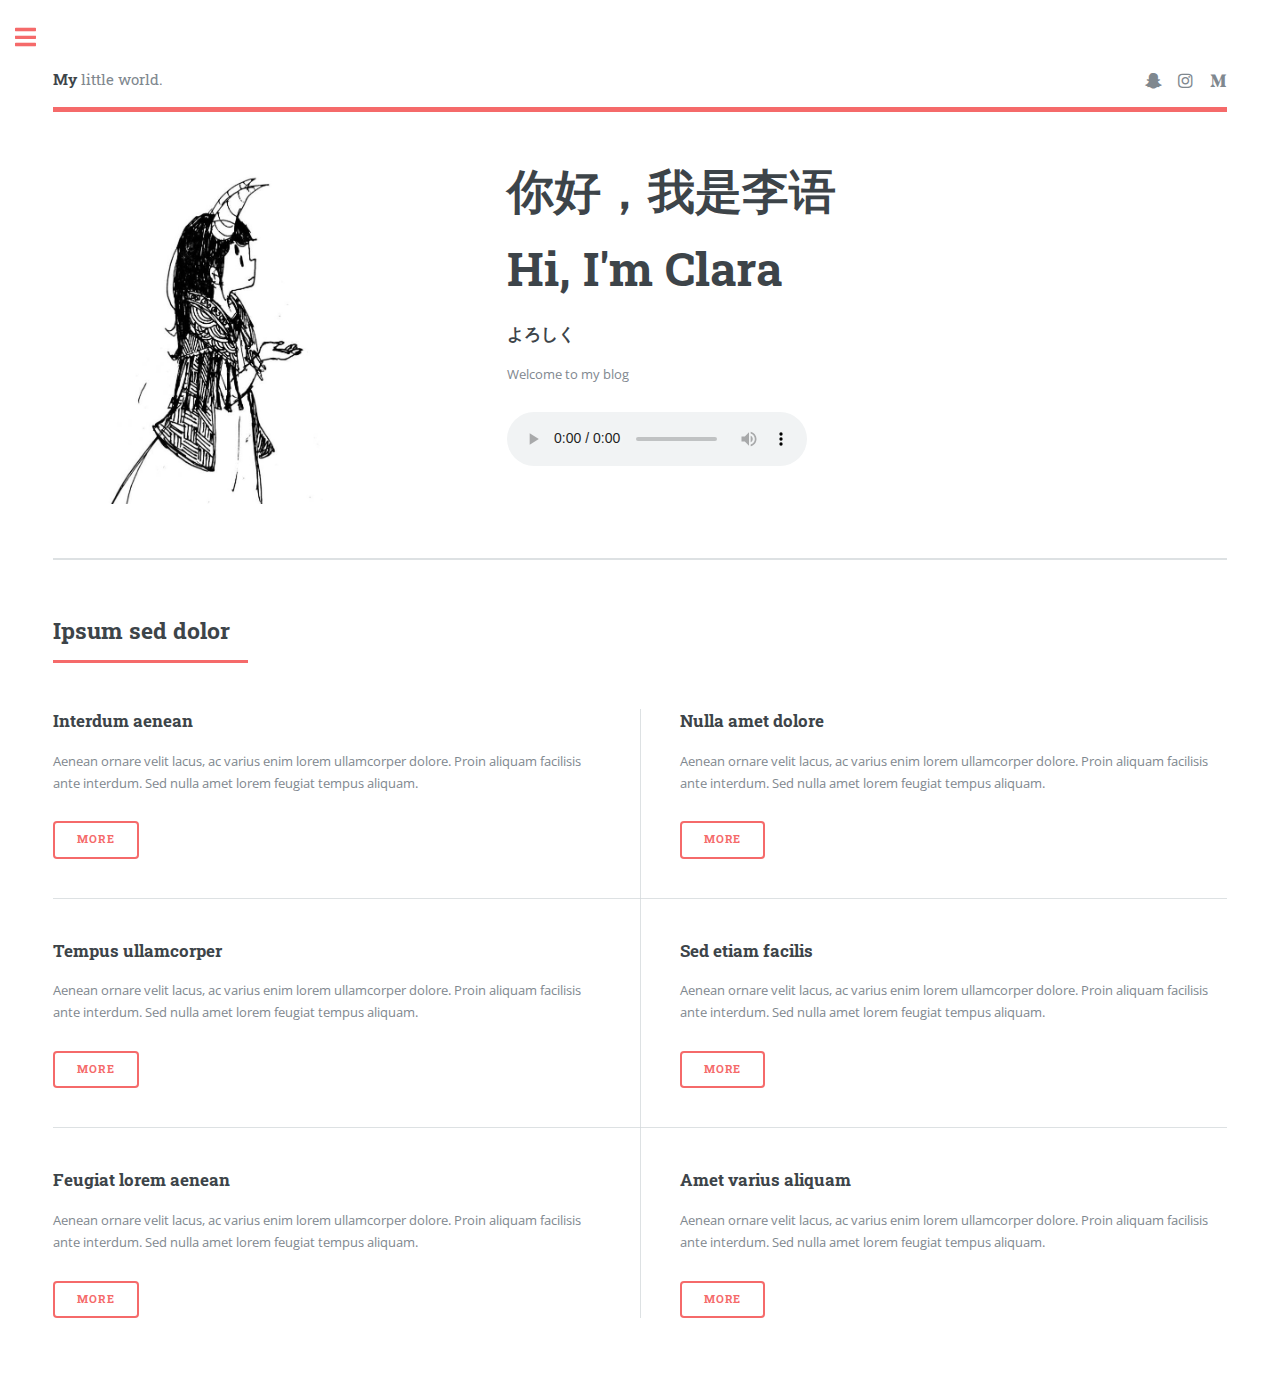
==== commit 7d64c95a: "Update index.html" ====
--- a/index.html
+++ b/index.html
@@ -39,8 +39,8 @@
 										</div>
 										<div class="col-6 col-12-small">
 											<header>
-												<h1>你好，我是</h1>
-												<h1>李语Clara</h1>
+												<h1>你好，我是李语</h1>
+												<h1>Hi, I'm Clara</h1>
 												<h3>よろしく</h3>
 											</header>
 											<p>Welcome to my blog</p>
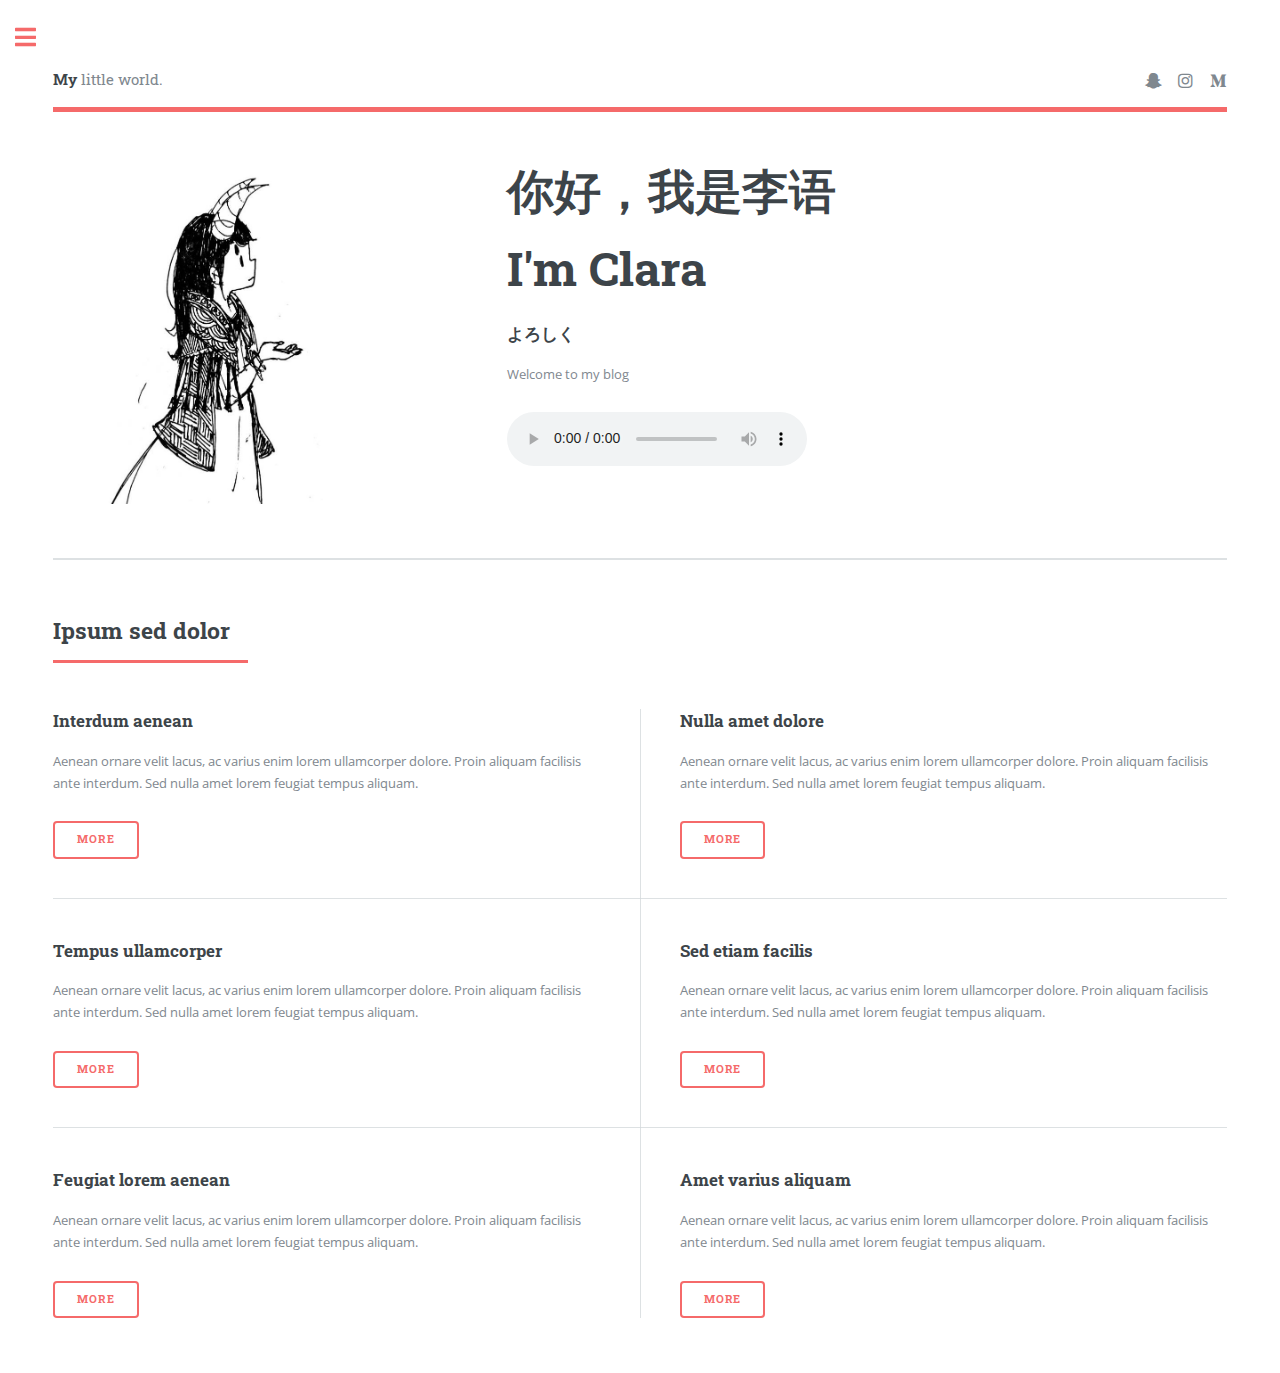
==== commit a3ee6dca: "Update index.html" ====
--- a/index.html
+++ b/index.html
@@ -40,7 +40,7 @@
 										<div class="col-6 col-12-small">
 											<header>
 												<h1>你好，我是李语</h1>
-												<h1>Hi, I'm Clara</h1>
+												<h1>I'm Clara</h1>
 												<h3>よろしく</h3>
 											</header>
 											<p>Welcome to my blog</p>
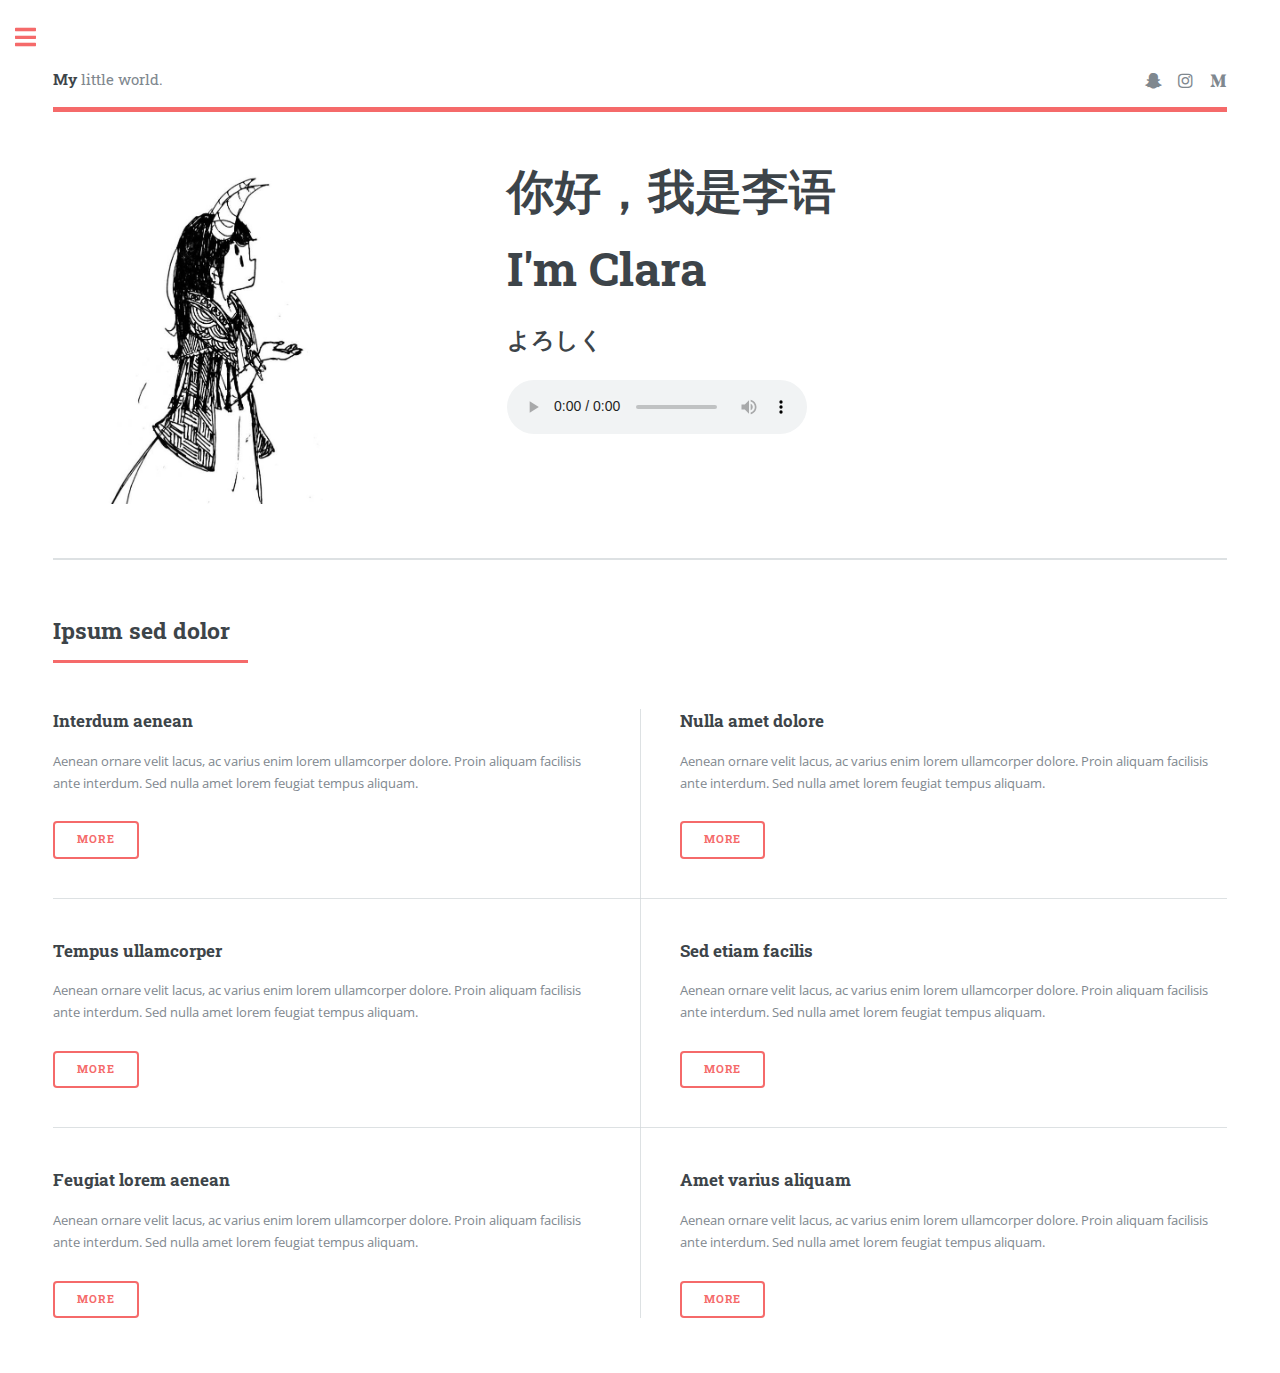
==== commit 786e6a66: "Update index.html" ====
--- a/index.html
+++ b/index.html
@@ -41,9 +41,8 @@
 											<header>
 												<h1>你好，我是李语</h1>
 												<h1>I'm Clara</h1>
-												<h3>よろしく</h3>
+												<h2>よろしく</h2>
 											</header>
-											<p>Welcome to my blog</p>
 											<audio controls="controls">
   											<source src="assets/music1.mp3" type="audio/mpeg">
 											Your browser does not support the audio element.
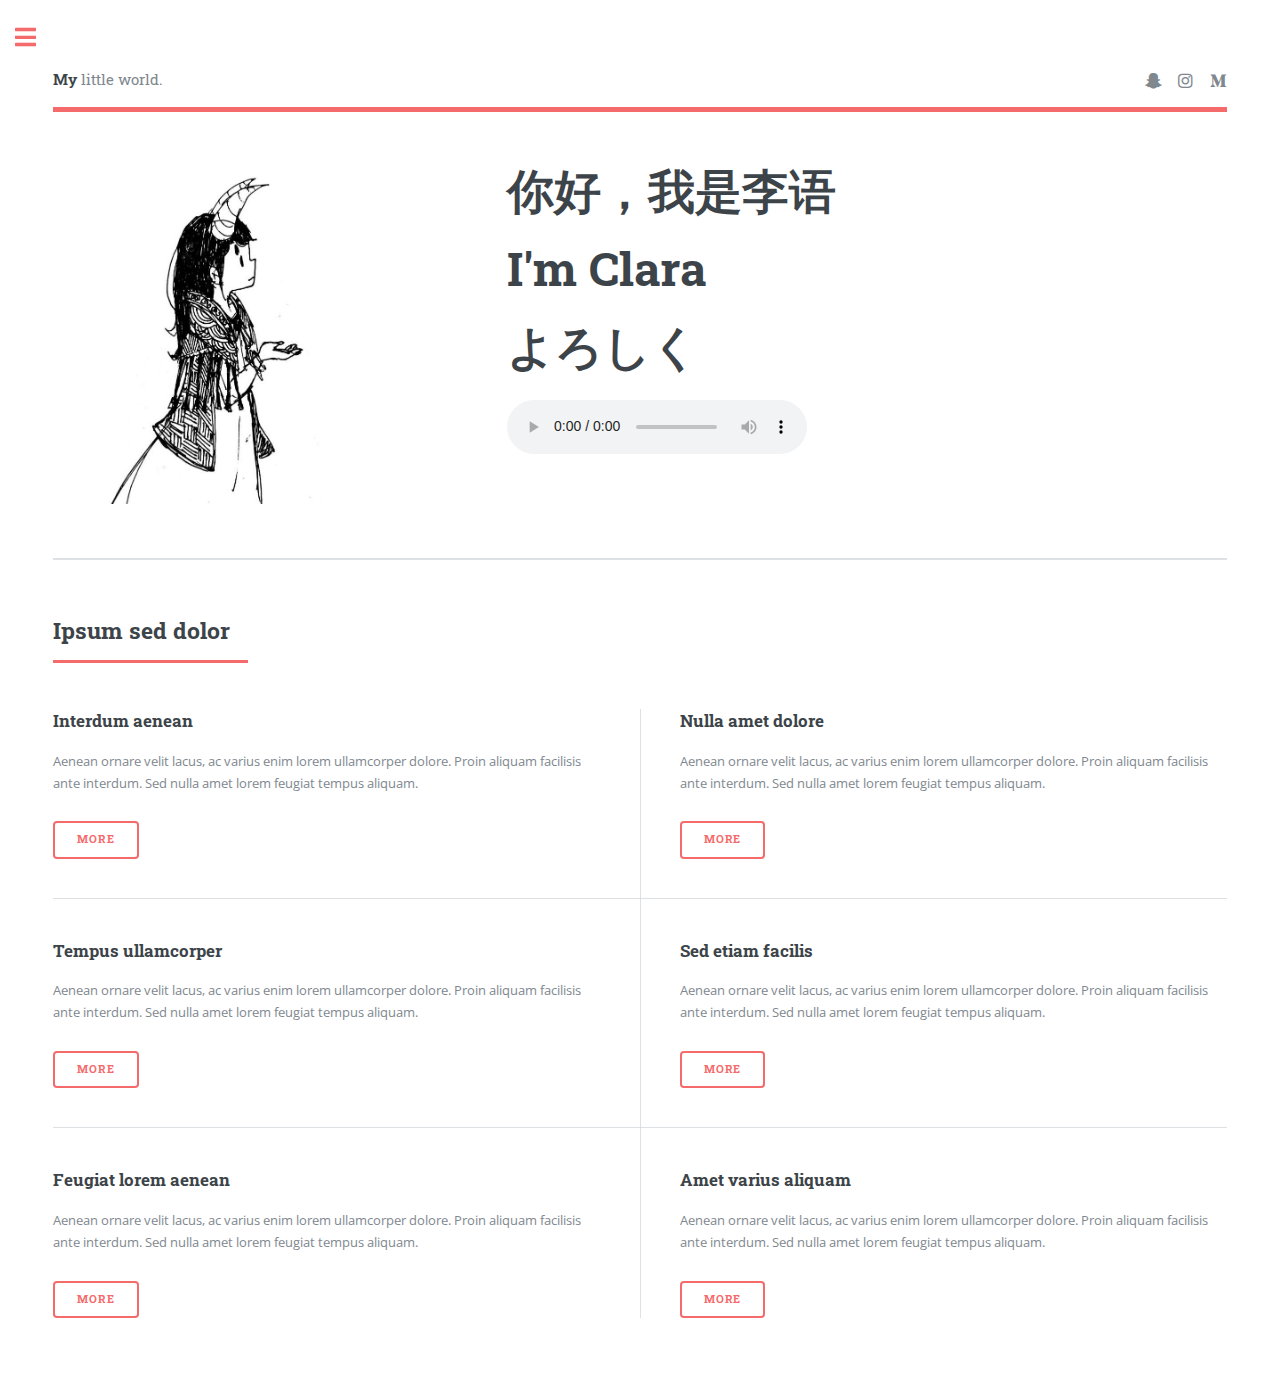
==== commit 6189e969: "Update index.html" ====
--- a/index.html
+++ b/index.html
@@ -41,7 +41,7 @@
 											<header>
 												<h1>你好，我是李语</h1>
 												<h1>I'm Clara</h1>
-												<h2>よろしく</h2>
+												<h1>よろしく</h1>
 											</header>
 											<audio controls="controls">
   											<source src="assets/music1.mp3" type="audio/mpeg">
